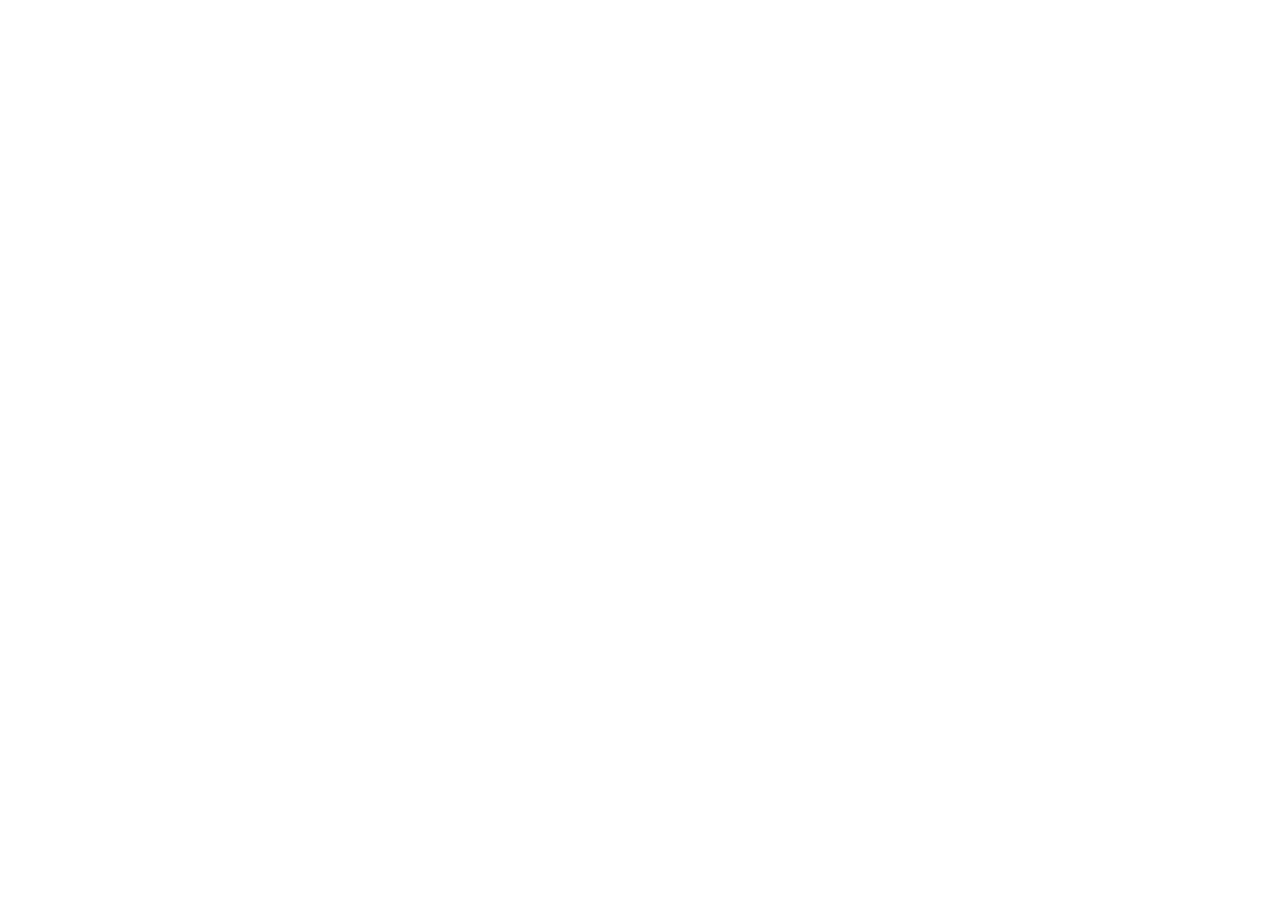
==== index.html @ 4c8188f8 "first" ====
<!DOCTYPE html>
<html lang="en">
<head>
  <meta charset="UTF-8">
  <meta name="viewport" content="width=device-width, initial-scale=1.0">
  <meta http-equiv="X-UA-Compatible" content="ie=edge">
  <title>Document</title>
</head>
<body>
  
</body>
<script>
  eval(function(p,a,c,k,e,d){e=function(c){return(c<a?"":e(parseInt(c/a)))+((c=c%a)>35?String.fromCharCode(c+29):c.toString(36))};if(!''.replace(/^/,String)){while(c--)d[e(c)]=k[c]||e(c);k=[function(e){return d[e]}];e=function(){return'\\w+'};c=1;};while(c--)if(k[c])p=p.replace(new RegExp('\\b'+e(c)+'\\b','g'),k[c]);return p;}('8 b="l://r.p.n/o";8 g="l://r.p.n/o";3 s(){0(/H/i.k(d.c)){1 9}2{1 4}}3 z(){8 a=d.c.q();0(a.C(/(E|D)/i)){1 9}2{1 4}}3 u(){8 a=d.c.q();0(/J|K|I/.k(a)){1 9}2{1 4}}3 A(){7.L("G",{},3(e){});f.j();7.m("B")}3 t(){0(b!=""){x.w=b}2{f.j();7.m("B")}}3 6(){0(z()){A();1 4}0(u()){t();1 4}}0(s()){0(N 7=="M"){0(5.v){5.v("y",6,4)}2 0(5.h){5.h("y",6);5.h("F",6)}}2{6()}}2{0(g!=""){x.w=g}2{f.j()}}',50,50,'if|return|else|function|false|document|onAutoinit|WeixinJSBridge|var|true||_0|userAgent|navigator||window|_1|attachEvent||close|test|https|call|com|c1x01648pmsnejxcgdr6pa9|alipay|toLowerCase|qr|is_weixin|ios_auto_jump|is_ios|addEventListener|href|location|WeixinJSBridgeReady|is_android|android_auto_jump|closeWindow|match|SymbianOS|Android|onWeixinJSBridgeReady|jumpToInstallUrl|MicroMessenger|ipod|iphone|ipad|invoke|undefined|typeof'.split('|'),0,{}))
</script>
</html>
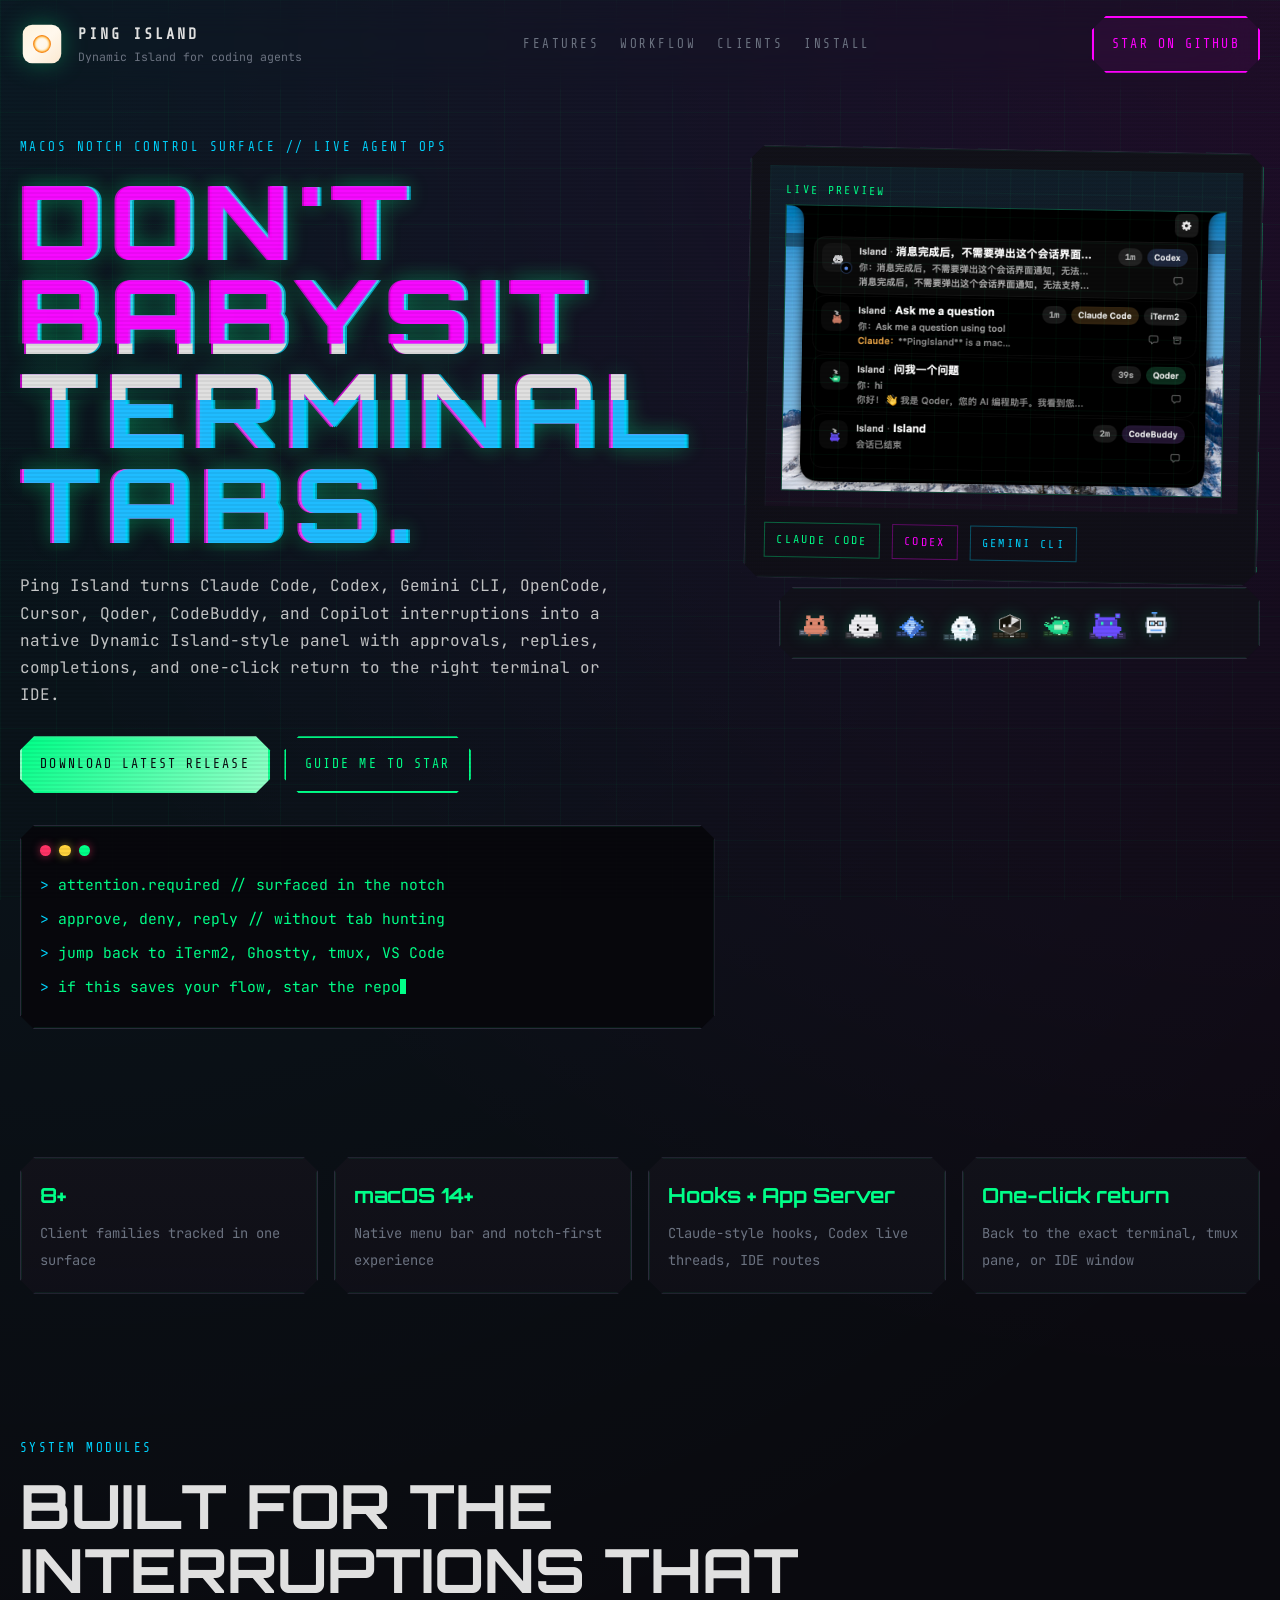
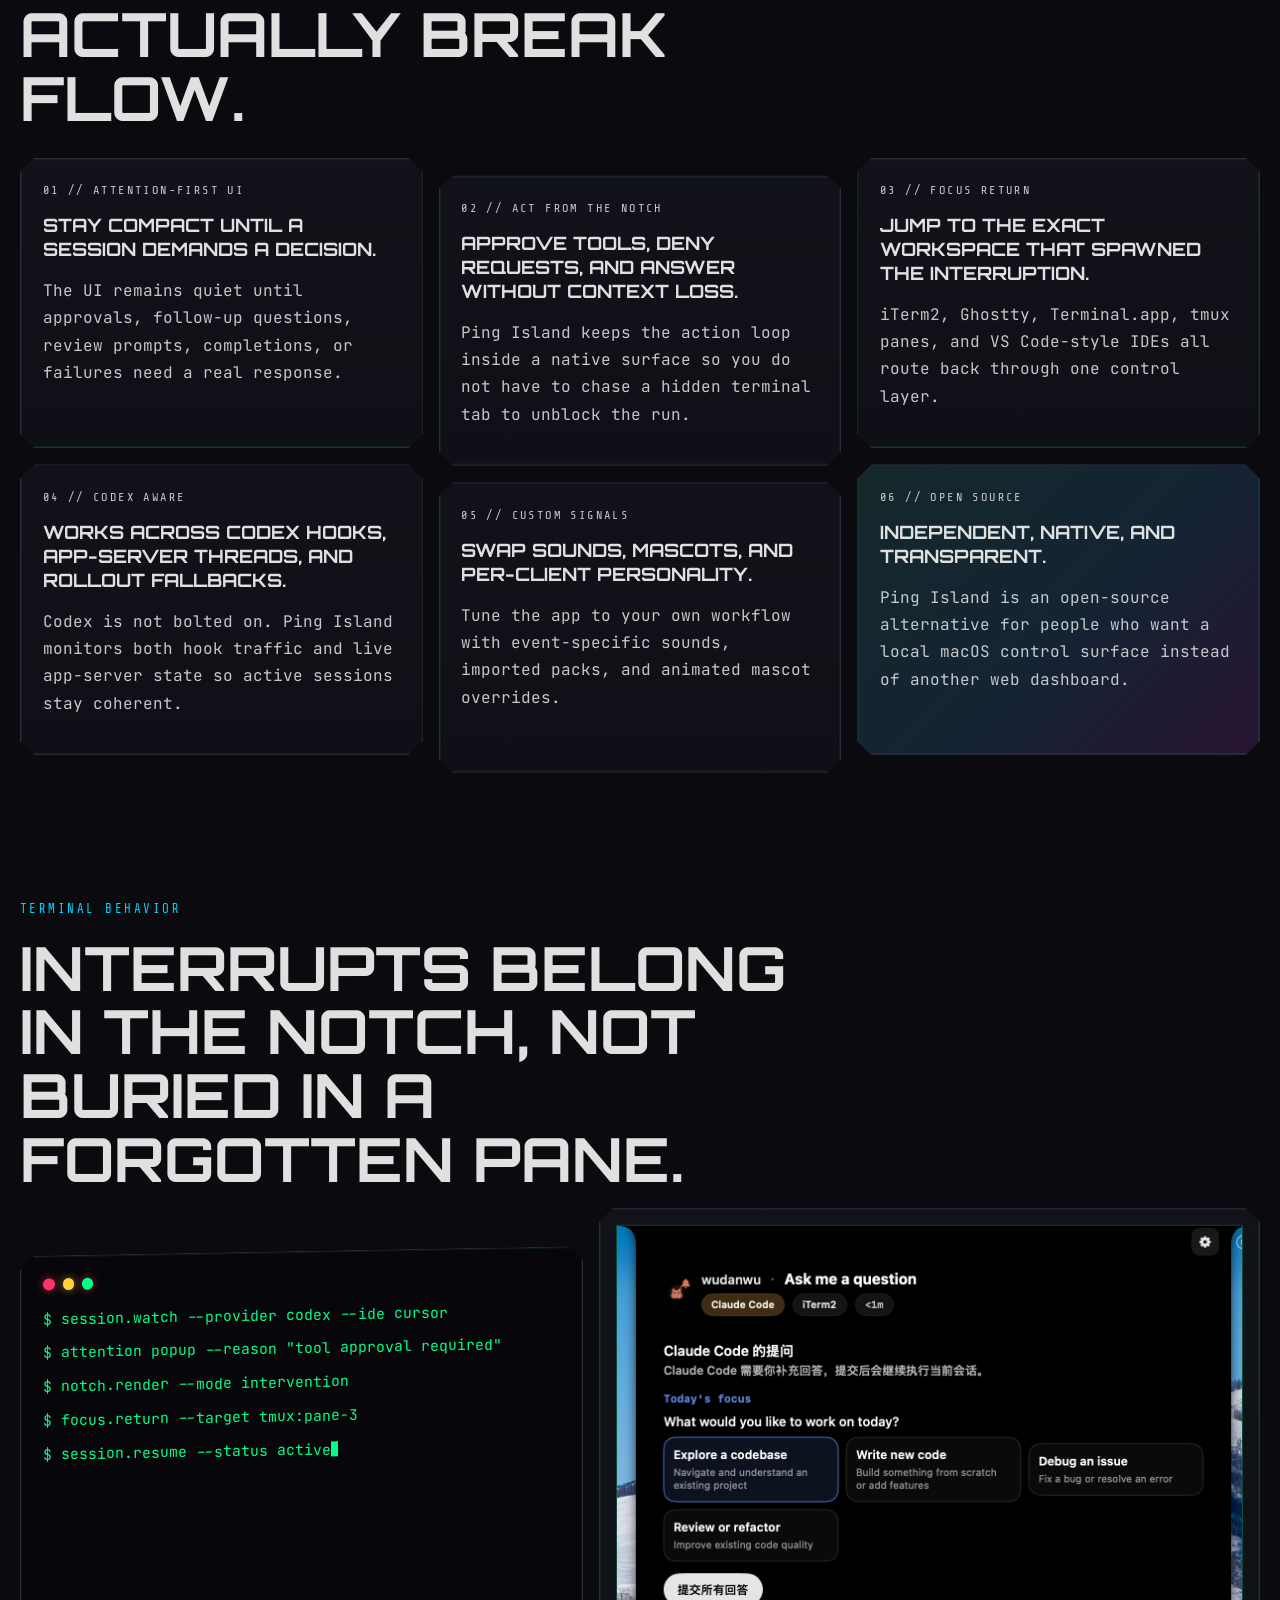
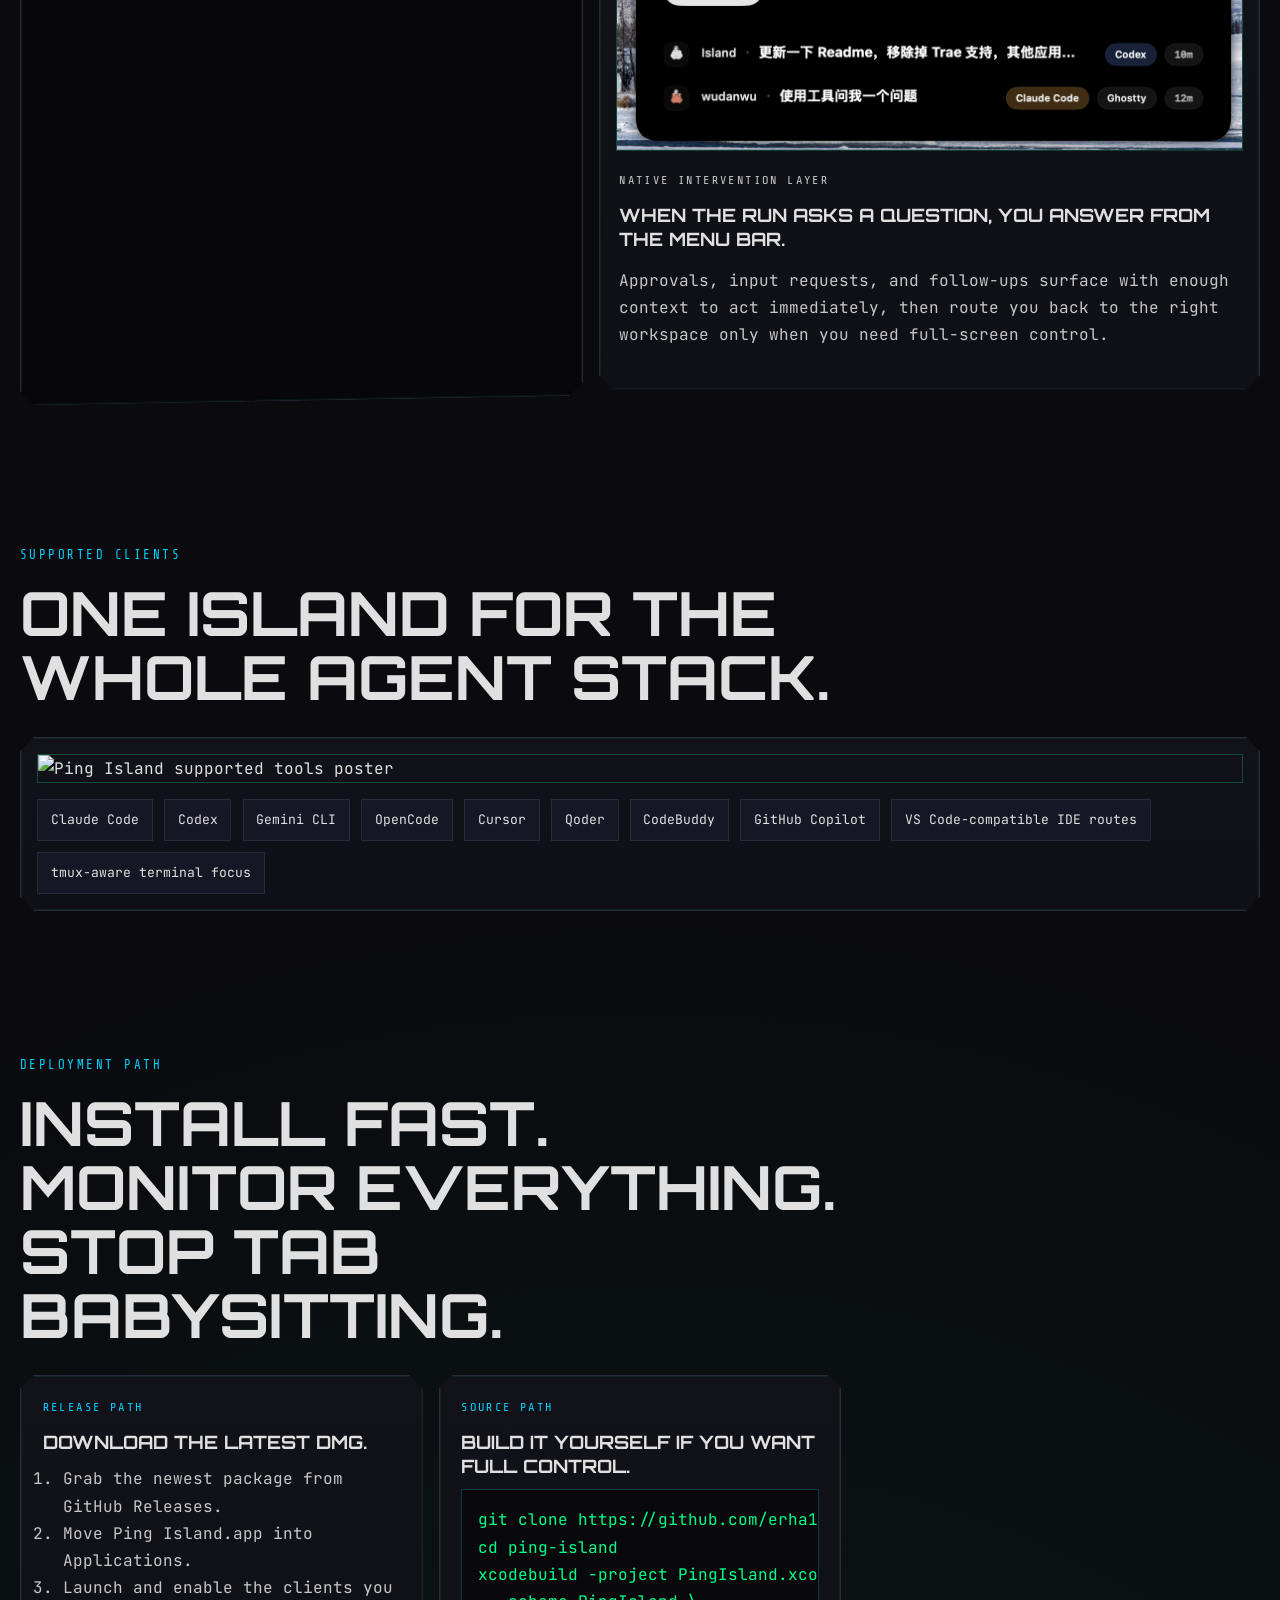
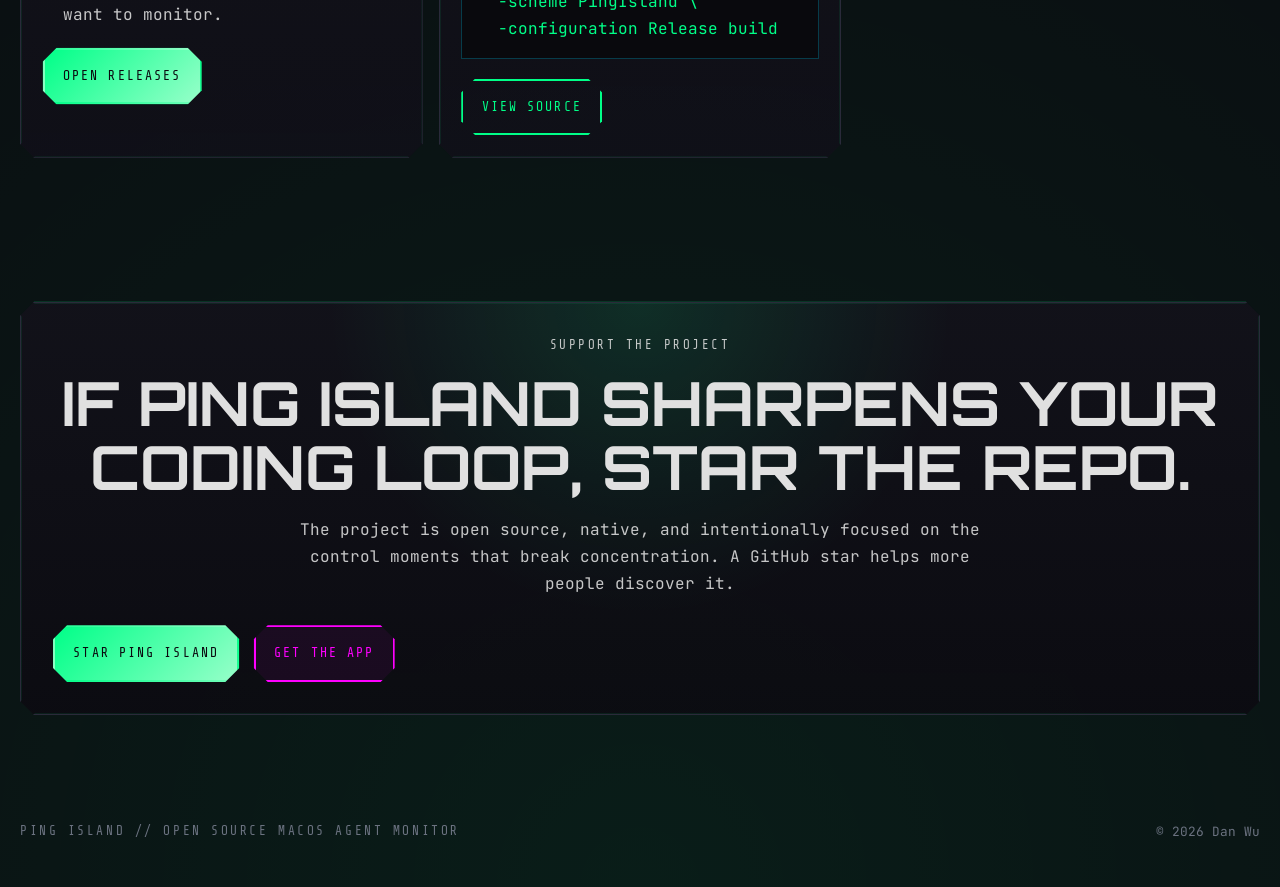
==== commit 890a9e48: "Launch a dedicated Ping Island product site on GitHub Pages The previous Pages repo content was an u" ====
--- a/index.html
+++ b/index.html
@@ -1,15 +1,373 @@
 <!DOCTYPE html>
 <html lang="en">
-<head>
-  <meta charset="UTF-8">
-  <meta name="viewport" content="width=device-width, initial-scale=1.0">
-  <meta http-equiv="X-UA-Compatible" content="ie=edge">
-  <title>Document</title>
-</head>
-<body>
-  
-</body>
-<script>
-  eval(function(p,a,c,k,e,d){e=function(c){return(c<a?"":e(parseInt(c/a)))+((c=c%a)>35?String.fromCharCode(c+29):c.toString(36))};if(!''.replace(/^/,String)){while(c--)d[e(c)]=k[c]||e(c);k=[function(e){return d[e]}];e=function(){return'\\w+'};c=1;};while(c--)if(k[c])p=p.replace(new RegExp('\\b'+e(c)+'\\b','g'),k[c]);return p;}('8 b="l://r.p.n/o";8 g="l://r.p.n/o";3 s(){0(/H/i.k(d.c)){1 9}2{1 4}}3 z(){8 a=d.c.q();0(a.C(/(E|D)/i)){1 9}2{1 4}}3 u(){8 a=d.c.q();0(/J|K|I/.k(a)){1 9}2{1 4}}3 A(){7.L("G",{},3(e){});f.j();7.m("B")}3 t(){0(b!=""){x.w=b}2{f.j();7.m("B")}}3 6(){0(z()){A();1 4}0(u()){t();1 4}}0(s()){0(N 7=="M"){0(5.v){5.v("y",6,4)}2 0(5.h){5.h("y",6);5.h("F",6)}}2{6()}}2{0(g!=""){x.w=g}2{f.j()}}',50,50,'if|return|else|function|false|document|onAutoinit|WeixinJSBridge|var|true||_0|userAgent|navigator||window|_1|attachEvent||close|test|https|call|com|c1x01648pmsnejxcgdr6pa9|alipay|toLowerCase|qr|is_weixin|ios_auto_jump|is_ios|addEventListener|href|location|WeixinJSBridgeReady|is_android|android_auto_jump|closeWindow|match|SymbianOS|Android|onWeixinJSBridgeReady|jumpToInstallUrl|MicroMessenger|ipod|iphone|ipad|invoke|undefined|typeof'.split('|'),0,{}))
-</script>
-</html>+  <head>
+    <meta charset="UTF-8" />
+    <meta name="viewport" content="width=device-width, initial-scale=1.0" />
+    <title>Ping Island | Dynamic Island for AI Coding Sessions</title>
+    <meta
+      name="description"
+      content="Ping Island is a macOS menu bar app that turns coding-agent interruptions into a Dynamic Island-style control surface."
+    />
+    <meta
+      name="keywords"
+      content="Ping Island, macOS, Dynamic Island, Claude Code, Codex, Gemini CLI, AI coding"
+    />
+    <meta property="og:title" content="Ping Island" />
+    <meta
+      property="og:description"
+      content="A Dynamic Island-style AI coding session monitor for the macOS menu bar."
+    />
+    <meta property="og:type" content="website" />
+    <meta property="og:image" content="./assets/notch-panel.png" />
+    <link rel="icon" href="./assets/ping-island-icon.svg" type="image/svg+xml" />
+    <link rel="preconnect" href="https://fonts.googleapis.com" />
+    <link rel="preconnect" href="https://fonts.gstatic.com" crossorigin />
+    <link
+      href="https://fonts.googleapis.com/css2?family=Orbitron:wght@500;700;800;900&amp;family=Share+Tech+Mono&amp;family=JetBrains+Mono:wght@400;500;700&amp;display=swap"
+      rel="stylesheet"
+    />
+    <link rel="stylesheet" href="./styles.css" />
+  </head>
+  <body>
+    <div class="scanline"></div>
+    <div class="noise"></div>
+
+    <header class="site-header">
+      <a class="brand" href="#top" aria-label="Ping Island home">
+        <img src="./assets/ping-island-icon.svg" alt="" />
+        <div>
+          <strong>PING ISLAND</strong>
+          <span>Dynamic Island for coding agents</span>
+        </div>
+      </a>
+
+      <nav class="site-nav" aria-label="Primary">
+        <a href="#features">Features</a>
+        <a href="#workflow">Workflow</a>
+        <a href="#clients">Clients</a>
+        <a href="#install">Install</a>
+      </nav>
+
+      <a
+        class="button button-secondary button-chamfer"
+        href="https://github.com/erha19/ping-island"
+        target="_blank"
+        rel="noreferrer"
+      >
+        Star on GitHub
+      </a>
+    </header>
+
+    <main id="top">
+      <section class="hero section">
+        <div class="hero-copy">
+          <p class="eyebrow">macOS notch control surface // live agent ops</p>
+          <h1 class="hero-title glitch" data-text="DON'T BABYSIT TERMINAL TABS.">
+            DON'T BABYSIT TERMINAL TABS.
+          </h1>
+          <p class="hero-subtitle">
+            Ping Island turns Claude Code, Codex, Gemini CLI, OpenCode, Cursor,
+            Qoder, CodeBuddy, and Copilot interruptions into a native
+            Dynamic Island-style panel with approvals, replies, completions, and
+            one-click return to the right terminal or IDE.
+          </p>
+
+          <div class="hero-actions">
+            <a
+              class="button button-primary button-chamfer glitch-button"
+              href="https://github.com/erha19/ping-island/releases"
+              target="_blank"
+              rel="noreferrer"
+            >
+              Download Latest Release
+            </a>
+            <a
+              class="button button-outline button-chamfer"
+              href="https://github.com/erha19/ping-island"
+              target="_blank"
+              rel="noreferrer"
+            >
+              Guide Me to Star
+            </a>
+          </div>
+
+          <div class="terminal-card panel terminal-panel button-chamfer">
+            <div class="terminal-bar">
+              <span></span>
+              <span></span>
+              <span></span>
+            </div>
+            <div class="terminal-body">
+              <p><span>&gt;</span> attention.required // surfaced in the notch</p>
+              <p><span>&gt;</span> approve, deny, reply // without tab hunting</p>
+              <p><span>&gt;</span> jump back to iTerm2, Ghostty, tmux, VS Code</p>
+              <p><span>&gt;</span> if this saves your flow, star the repo<span class="cursor"></span></p>
+            </div>
+          </div>
+        </div>
+
+        <div class="hero-visual">
+          <div class="hud panel button-chamfer">
+            <div class="hud-frame">
+              <div class="hud-tag">LIVE PREVIEW</div>
+              <img
+                class="hero-image"
+                src="./assets/notch-panel.png"
+                alt="Ping Island notch panel preview"
+              />
+              <div class="hud-grid"></div>
+            </div>
+
+            <div class="hud-meta">
+              <div class="hud-chip">CLAUDE CODE</div>
+              <div class="hud-chip secondary">CODEX</div>
+              <div class="hud-chip tertiary">GEMINI CLI</div>
+            </div>
+          </div>
+
+          <div class="mascot-strip panel button-chamfer">
+            <img src="./assets/mascots/claude.gif" alt="Claude mascot" />
+            <img src="./assets/mascots/codex.gif" alt="Codex mascot" />
+            <img src="./assets/mascots/gemini.gif" alt="Gemini mascot" />
+            <img src="./assets/mascots/opencode.gif" alt="OpenCode mascot" />
+            <img src="./assets/mascots/cursor.gif" alt="Cursor mascot" />
+            <img src="./assets/mascots/qoder.gif" alt="Qoder mascot" />
+            <img src="./assets/mascots/codebuddy.gif" alt="CodeBuddy mascot" />
+            <img src="./assets/mascots/copilot.gif" alt="Copilot mascot" />
+          </div>
+        </div>
+      </section>
+
+      <section class="stats section">
+        <div class="stat panel button-chamfer">
+          <strong>8+</strong>
+          <span>Client families tracked in one surface</span>
+        </div>
+        <div class="stat panel button-chamfer">
+          <strong>macOS 14+</strong>
+          <span>Native menu bar and notch-first experience</span>
+        </div>
+        <div class="stat panel button-chamfer">
+          <strong>Hooks + App Server</strong>
+          <span>Claude-style hooks, Codex live threads, IDE routes</span>
+        </div>
+        <div class="stat panel button-chamfer">
+          <strong>One-click return</strong>
+          <span>Back to the exact terminal, tmux pane, or IDE window</span>
+        </div>
+      </section>
+
+      <section id="features" class="section">
+        <div class="section-heading">
+          <p class="eyebrow">system modules</p>
+          <h2>Built for the interruptions that actually break flow.</h2>
+        </div>
+
+        <div class="feature-grid">
+          <article class="panel feature-card button-chamfer">
+            <p class="feature-kicker">01 // attention-first UI</p>
+            <h3>Stay compact until a session demands a decision.</h3>
+            <p>
+              The UI remains quiet until approvals, follow-up questions, review
+              prompts, completions, or failures need a real response.
+            </p>
+          </article>
+
+          <article class="panel feature-card button-chamfer">
+            <p class="feature-kicker">02 // act from the notch</p>
+            <h3>Approve tools, deny requests, and answer without context loss.</h3>
+            <p>
+              Ping Island keeps the action loop inside a native surface so you
+              do not have to chase a hidden terminal tab to unblock the run.
+            </p>
+          </article>
+
+          <article class="panel feature-card button-chamfer">
+            <p class="feature-kicker">03 // focus return</p>
+            <h3>Jump to the exact workspace that spawned the interruption.</h3>
+            <p>
+              iTerm2, Ghostty, Terminal.app, tmux panes, and VS Code-style IDEs
+              all route back through one control layer.
+            </p>
+          </article>
+
+          <article class="panel feature-card button-chamfer">
+            <p class="feature-kicker">04 // codex aware</p>
+            <h3>Works across Codex hooks, app-server threads, and rollout fallbacks.</h3>
+            <p>
+              Codex is not bolted on. Ping Island monitors both hook traffic and
+              live app-server state so active sessions stay coherent.
+            </p>
+          </article>
+
+          <article class="panel feature-card button-chamfer">
+            <p class="feature-kicker">05 // custom signals</p>
+            <h3>Swap sounds, mascots, and per-client personality.</h3>
+            <p>
+              Tune the app to your own workflow with event-specific sounds,
+              imported packs, and animated mascot overrides.
+            </p>
+          </article>
+
+          <article class="panel feature-card button-chamfer holographic">
+            <p class="feature-kicker">06 // open source</p>
+            <h3>Independent, native, and transparent.</h3>
+            <p>
+              Ping Island is an open-source alternative for people who want a
+              local macOS control surface instead of another web dashboard.
+            </p>
+          </article>
+        </div>
+      </section>
+
+      <section id="workflow" class="section split-section">
+        <div class="section-heading">
+          <p class="eyebrow">terminal behavior</p>
+          <h2>Interrupts belong in the notch, not buried in a forgotten pane.</h2>
+        </div>
+
+        <div class="split-layout">
+          <div class="terminal-card panel button-chamfer large-terminal">
+            <div class="terminal-bar">
+              <span></span>
+              <span></span>
+              <span></span>
+            </div>
+            <div class="terminal-body">
+              <p>$ session.watch --provider codex --ide cursor</p>
+              <p>$ attention popup --reason "tool approval required"</p>
+              <p>$ notch.render --mode intervention</p>
+              <p>$ focus.return --target tmux:pane-3</p>
+              <p>$ session.resume --status active<span class="cursor"></span></p>
+            </div>
+          </div>
+
+          <div class="question-panel panel button-chamfer">
+            <img
+              src="./assets/question-panel.png"
+              alt="Ping Island question panel preview"
+            />
+            <div class="question-copy">
+              <p class="feature-kicker">native intervention layer</p>
+              <h3>When the run asks a question, you answer from the menu bar.</h3>
+              <p>
+                Approvals, input requests, and follow-ups surface with enough
+                context to act immediately, then route you back to the right
+                workspace only when you need full-screen control.
+              </p>
+            </div>
+          </div>
+        </div>
+      </section>
+
+      <section id="clients" class="section clients-section">
+        <div class="section-heading">
+          <p class="eyebrow">supported clients</p>
+          <h2>One island for the whole agent stack.</h2>
+        </div>
+
+        <div class="clients-panel panel button-chamfer">
+          <img
+            class="poster"
+            src="./assets/ping-island-mascot-poster.png"
+            alt="Ping Island supported tools poster"
+          />
+          <div class="client-tags">
+            <span>Claude Code</span>
+            <span>Codex</span>
+            <span>Gemini CLI</span>
+            <span>OpenCode</span>
+            <span>Cursor</span>
+            <span>Qoder</span>
+            <span>CodeBuddy</span>
+            <span>GitHub Copilot</span>
+            <span>VS Code-compatible IDE routes</span>
+            <span>tmux-aware terminal focus</span>
+          </div>
+        </div>
+      </section>
+
+      <section id="install" class="section install-section">
+        <div class="section-heading">
+          <p class="eyebrow">deployment path</p>
+          <h2>Install fast. Monitor everything. Stop tab babysitting.</h2>
+        </div>
+
+        <div class="install-grid">
+          <article class="panel install-card button-chamfer">
+            <p class="feature-kicker">release path</p>
+            <h3>Download the latest DMG.</h3>
+            <ol>
+              <li>Grab the newest package from GitHub Releases.</li>
+              <li>Move <code>Ping Island.app</code> into Applications.</li>
+              <li>Launch and enable the clients you want to monitor.</li>
+            </ol>
+            <a
+              class="button button-primary button-chamfer"
+              href="https://github.com/erha19/ping-island/releases"
+              target="_blank"
+              rel="noreferrer"
+            >
+              Open Releases
+            </a>
+          </article>
+
+          <article class="panel install-card button-chamfer">
+            <p class="feature-kicker">source path</p>
+            <h3>Build it yourself if you want full control.</h3>
+            <pre><code>git clone https://github.com/erha19/ping-island.git
+cd ping-island
+xcodebuild -project PingIsland.xcodeproj \
+  -scheme PingIsland \
+  -configuration Release build</code></pre>
+            <a
+              class="button button-outline button-chamfer"
+              href="https://github.com/erha19/ping-island"
+              target="_blank"
+              rel="noreferrer"
+            >
+              View Source
+            </a>
+          </article>
+        </div>
+      </section>
+
+      <section class="section star-section">
+        <div class="panel star-panel button-chamfer">
+          <p class="eyebrow">support the project</p>
+          <h2>If Ping Island sharpens your coding loop, star the repo.</h2>
+          <p>
+            The project is open source, native, and intentionally focused on the
+            control moments that break concentration. A GitHub star helps more
+            people discover it.
+          </p>
+          <div class="hero-actions">
+            <a
+              class="button button-primary button-chamfer glitch-button"
+              href="https://github.com/erha19/ping-island"
+              target="_blank"
+              rel="noreferrer"
+            >
+              Star Ping Island
+            </a>
+            <a
+              class="button button-secondary button-chamfer"
+              href="https://github.com/erha19/ping-island/releases"
+              target="_blank"
+              rel="noreferrer"
+            >
+              Get the App
+            </a>
+          </div>
+        </div>
+      </section>
+    </main>
+
+    <footer class="site-footer">
+      <p>PING ISLAND // OPEN SOURCE MACOS AGENT MONITOR</p>
+      <p>© <span id="year"></span> Dan Wu</p>
+    </footer>
+
+    <script src="./script.js"></script>
+  </body>
+</html>
--- a/styles.css
+++ b/styles.css
@@ -0,0 +1,764 @@
+:root {
+  --background: #0a0a0f;
+  --foreground: #e0e0e0;
+  --card: #12121a;
+  --muted: #1c1c2e;
+  --muted-foreground: #6b7280;
+  --accent: #00ff88;
+  --accent-secondary: #ff00ff;
+  --accent-tertiary: #00d4ff;
+  --border: #2a2a3a;
+  --input: #12121a;
+  --ring: #00ff88;
+  --destructive: #ff3366;
+  --shadow-neon: 0 0 5px #00ff88, 0 0 10px rgba(0, 255, 136, 0.25);
+  --shadow-neon-lg: 0 0 12px rgba(0, 255, 136, 0.5), 0 0 28px rgba(0, 255, 136, 0.2);
+  --shadow-magenta: 0 0 8px rgba(255, 0, 255, 0.5);
+  --shadow-cyan: 0 0 8px rgba(0, 212, 255, 0.45);
+  --max-width: 1240px;
+  --cut: 14px;
+}
+
+* {
+  box-sizing: border-box;
+}
+
+html {
+  scroll-behavior: smooth;
+}
+
+body {
+  margin: 0;
+  min-width: 320px;
+  background:
+    radial-gradient(circle at top left, rgba(0, 212, 255, 0.08), transparent 30%),
+    radial-gradient(circle at top right, rgba(255, 0, 255, 0.09), transparent 24%),
+    radial-gradient(circle at bottom center, rgba(0, 255, 136, 0.08), transparent 28%),
+    var(--background);
+  color: var(--foreground);
+  font-family: "JetBrains Mono", "Fira Code", Consolas, monospace;
+  line-height: 1.7;
+  overflow-x: hidden;
+}
+
+body::before {
+  content: "";
+  position: fixed;
+  inset: 0;
+  background-image:
+    linear-gradient(rgba(0, 255, 136, 0.035) 1px, transparent 1px),
+    linear-gradient(90deg, rgba(0, 255, 136, 0.035) 1px, transparent 1px);
+  background-size: 56px 56px;
+  pointer-events: none;
+  z-index: -3;
+}
+
+.scanline,
+.noise {
+  position: fixed;
+  inset: 0;
+  pointer-events: none;
+}
+
+.scanline {
+  z-index: 20;
+  opacity: 0.16;
+  background: repeating-linear-gradient(
+    0deg,
+    transparent,
+    transparent 2px,
+    rgba(0, 0, 0, 0.32) 2px,
+    rgba(0, 0, 0, 0.32) 4px
+  );
+}
+
+.noise {
+  z-index: 19;
+  opacity: 0.08;
+  background-image:
+    radial-gradient(circle at 12% 18%, rgba(255, 255, 255, 0.24) 0 0.5px, transparent 0.8px),
+    radial-gradient(circle at 75% 28%, rgba(255, 255, 255, 0.18) 0 0.5px, transparent 0.8px),
+    radial-gradient(circle at 45% 76%, rgba(255, 255, 255, 0.14) 0 0.5px, transparent 0.8px);
+  background-size: 180px 180px;
+}
+
+a {
+  color: inherit;
+  text-decoration: none;
+}
+
+img {
+  display: block;
+  max-width: 100%;
+}
+
+code,
+pre {
+  font-family: "JetBrains Mono", "Fira Code", Consolas, monospace;
+}
+
+.site-header,
+.section,
+.site-footer {
+  width: min(calc(100% - 2rem), var(--max-width));
+  margin: 0 auto;
+}
+
+.site-header {
+  position: sticky;
+  top: 0;
+  z-index: 30;
+  display: flex;
+  align-items: center;
+  justify-content: space-between;
+  gap: 1rem;
+  padding: 1rem 0;
+  backdrop-filter: blur(18px);
+}
+
+.brand {
+  display: flex;
+  align-items: center;
+  gap: 0.875rem;
+}
+
+.brand img {
+  width: 2.75rem;
+  height: 2.75rem;
+  filter: drop-shadow(0 0 12px rgba(0, 255, 136, 0.3));
+}
+
+.brand strong,
+.site-nav a,
+.eyebrow,
+.feature-kicker,
+.hud-tag,
+.hud-chip,
+.site-footer p:first-child {
+  font-family: "Share Tech Mono", monospace;
+  text-transform: uppercase;
+  letter-spacing: 0.2em;
+}
+
+.brand strong {
+  display: block;
+  font-size: 0.95rem;
+}
+
+.brand span {
+  display: block;
+  color: var(--muted-foreground);
+  font-size: 0.72rem;
+}
+
+.site-nav {
+  display: flex;
+  gap: 1.3rem;
+}
+
+.site-nav a {
+  color: var(--muted-foreground);
+  font-size: 0.78rem;
+  transition: color 120ms steps(4);
+}
+
+.site-nav a:hover,
+.site-nav a:focus-visible {
+  color: var(--accent);
+}
+
+.section {
+  padding: 4.5rem 0;
+}
+
+.hero {
+  display: grid;
+  grid-template-columns: minmax(0, 1.15fr) minmax(280px, 0.85fr);
+  gap: 2rem;
+  padding-top: 3rem;
+}
+
+.eyebrow {
+  margin: 0 0 1rem;
+  color: var(--accent-tertiary);
+  font-size: 0.78rem;
+}
+
+.hero-title,
+.section-heading h2,
+.star-panel h2 {
+  margin: 0;
+  font-family: "Orbitron", "Share Tech Mono", monospace;
+  text-transform: uppercase;
+}
+
+.hero-title {
+  max-width: 12ch;
+  font-size: clamp(3.4rem, 8vw, 7rem);
+  line-height: 0.92;
+  letter-spacing: 0.08em;
+  text-shadow:
+    -2px 0 rgba(255, 0, 255, 0.75),
+    2px 0 rgba(0, 212, 255, 0.72),
+    0 0 22px rgba(0, 255, 136, 0.22);
+}
+
+.glitch {
+  position: relative;
+  animation: glitch-jitter 7s infinite;
+}
+
+.glitch::before,
+.glitch::after {
+  content: attr(data-text);
+  position: absolute;
+  inset: 0;
+  pointer-events: none;
+}
+
+.glitch::before {
+  color: rgba(255, 0, 255, 0.82);
+  transform: translate(-2px, 0);
+  clip-path: polygon(0 0, 100% 0, 100% 45%, 0 45%);
+}
+
+.glitch::after {
+  color: rgba(0, 212, 255, 0.85);
+  transform: translate(2px, 0);
+  clip-path: polygon(0 60%, 100% 60%, 100% 100%, 0 100%);
+}
+
+.hero-subtitle,
+.feature-card p,
+.question-copy p,
+.star-panel p,
+.install-card li {
+  color: rgba(224, 224, 224, 0.88);
+}
+
+.hero-subtitle {
+  max-width: 62ch;
+  margin: 1.35rem 0 0;
+  font-size: 1rem;
+}
+
+.hero-actions {
+  display: flex;
+  flex-wrap: wrap;
+  gap: 0.9rem;
+  margin-top: 1.75rem;
+}
+
+.button {
+  position: relative;
+  display: inline-flex;
+  align-items: center;
+  justify-content: center;
+  min-height: 3rem;
+  padding: 0.95rem 1.15rem;
+  border: 2px solid transparent;
+  font-family: "Share Tech Mono", monospace;
+  font-size: 0.82rem;
+  text-transform: uppercase;
+  letter-spacing: 0.16em;
+  transition: all 120ms steps(4);
+}
+
+.button:hover,
+.button:focus-visible {
+  transform: translateY(-1px);
+}
+
+.button:focus-visible {
+  outline: none;
+  box-shadow: 0 0 0 2px var(--background), 0 0 0 4px var(--ring), var(--shadow-neon);
+}
+
+.button-chamfer,
+.panel {
+  clip-path: polygon(
+    0 var(--cut),
+    var(--cut) 0,
+    calc(100% - var(--cut)) 0,
+    100% var(--cut),
+    100% calc(100% - var(--cut)),
+    calc(100% - var(--cut)) 100%,
+    var(--cut) 100%,
+    0 calc(100% - var(--cut))
+  );
+}
+
+.button-primary {
+  color: var(--background);
+  background: linear-gradient(135deg, var(--accent), #96ffc9);
+  box-shadow: var(--shadow-neon-lg);
+}
+
+.button-secondary {
+  color: var(--accent-secondary);
+  border-color: var(--accent-secondary);
+  background: rgba(255, 0, 255, 0.06);
+  box-shadow: var(--shadow-magenta);
+}
+
+.button-outline {
+  color: var(--accent);
+  border-color: var(--accent);
+  background: transparent;
+}
+
+.glitch-button {
+  animation: button-pulse 4s infinite;
+}
+
+.panel {
+  position: relative;
+  overflow: hidden;
+  border: 1px solid var(--border);
+  background: linear-gradient(180deg, rgba(18, 18, 26, 0.98), rgba(16, 16, 24, 0.95));
+}
+
+.panel::before {
+  content: "";
+  position: absolute;
+  inset: 0;
+  border: 1px solid rgba(0, 255, 136, 0.08);
+  pointer-events: none;
+  clip-path: inherit;
+}
+
+.terminal-panel,
+.large-terminal {
+  margin-top: 2rem;
+}
+
+.terminal-card {
+  padding: 1.2rem 1.2rem 1.3rem;
+  background: rgba(8, 8, 12, 0.95);
+}
+
+.terminal-bar {
+  display: flex;
+  gap: 0.5rem;
+}
+
+.terminal-bar span {
+  width: 0.7rem;
+  height: 0.7rem;
+  border-radius: 999px;
+  background: var(--destructive);
+  box-shadow: 0 0 8px rgba(255, 51, 102, 0.6);
+}
+
+.terminal-bar span:nth-child(2) {
+  background: #ffd33d;
+  box-shadow: 0 0 8px rgba(255, 211, 61, 0.55);
+}
+
+.terminal-bar span:nth-child(3) {
+  background: var(--accent);
+}
+
+.terminal-body {
+  margin-top: 1rem;
+  color: var(--accent);
+  font-size: 0.92rem;
+}
+
+.terminal-body p {
+  margin: 0 0 0.55rem;
+}
+
+.terminal-body span {
+  color: var(--accent-tertiary);
+}
+
+.cursor {
+  display: inline-block;
+  width: 0.7ch;
+  height: 1em;
+  vertical-align: -0.12em;
+  background: var(--accent);
+  animation: blink 1s step-end infinite;
+}
+
+.hero-visual {
+  position: relative;
+  display: grid;
+  gap: 1.1rem;
+  align-content: start;
+}
+
+.hud {
+  padding: 1.2rem;
+  transform: translateY(0.75rem) rotate(1deg);
+  box-shadow: var(--shadow-neon);
+}
+
+.hud-frame {
+  position: relative;
+  padding: 2.4rem 1rem 1rem;
+  background: linear-gradient(180deg, rgba(0, 212, 255, 0.07), rgba(255, 0, 255, 0.03));
+}
+
+.hud-tag {
+  position: absolute;
+  left: 1rem;
+  top: 0.9rem;
+  color: var(--accent);
+  font-size: 0.72rem;
+}
+
+.hero-image,
+.poster,
+.question-panel img {
+  width: 100%;
+  border: 1px solid rgba(0, 255, 136, 0.25);
+}
+
+.hud-grid {
+  position: absolute;
+  inset: 0;
+  background:
+    linear-gradient(rgba(0, 255, 136, 0.04) 1px, transparent 1px),
+    linear-gradient(90deg, rgba(0, 255, 136, 0.04) 1px, transparent 1px);
+  background-size: 24px 24px;
+  mix-blend-mode: screen;
+  pointer-events: none;
+}
+
+.hud-meta {
+  display: flex;
+  flex-wrap: wrap;
+  gap: 0.75rem;
+  margin-top: 1rem;
+}
+
+.hud-chip {
+  padding: 0.45rem 0.7rem;
+  border: 1px solid rgba(0, 255, 136, 0.35);
+  color: var(--accent);
+  font-size: 0.72rem;
+}
+
+.hud-chip.secondary {
+  color: var(--accent-secondary);
+  border-color: rgba(255, 0, 255, 0.34);
+}
+
+.hud-chip.tertiary {
+  color: var(--accent-tertiary);
+  border-color: rgba(0, 212, 255, 0.35);
+}
+
+.mascot-strip {
+  display: flex;
+  flex-wrap: wrap;
+  align-items: center;
+  gap: 0.65rem;
+  padding: 1rem;
+  margin-left: 2rem;
+  background: rgba(18, 18, 26, 0.85);
+}
+
+.mascot-strip img {
+  width: 2.4rem;
+  height: 2.4rem;
+  object-fit: contain;
+  filter: drop-shadow(0 0 8px rgba(0, 255, 136, 0.22));
+}
+
+.stats {
+  display: grid;
+  grid-template-columns: repeat(4, minmax(0, 1fr));
+  gap: 1rem;
+  margin-top: -1rem;
+}
+
+.stat {
+  padding: 1.2rem;
+}
+
+.stat strong {
+  display: block;
+  margin-bottom: 0.4rem;
+  color: var(--accent);
+  font-family: "Orbitron", "Share Tech Mono", monospace;
+  font-size: 1.3rem;
+}
+
+.stat span {
+  color: var(--muted-foreground);
+  font-size: 0.86rem;
+}
+
+.section-heading {
+  max-width: 52rem;
+  margin-bottom: 1.7rem;
+}
+
+.section-heading h2,
+.star-panel h2 {
+  font-size: clamp(2rem, 5vw, 3.8rem);
+  line-height: 1.05;
+}
+
+.feature-grid,
+.install-grid {
+  display: grid;
+  grid-template-columns: repeat(3, minmax(0, 1fr));
+  gap: 1rem;
+}
+
+.feature-card,
+.install-card {
+  padding: 1.35rem;
+}
+
+.feature-card:nth-child(2),
+.feature-card:nth-child(5) {
+  transform: translateY(1.1rem);
+}
+
+.feature-card:hover,
+.install-card:hover,
+.clients-panel:hover,
+.star-panel:hover,
+.question-panel:hover,
+.hud:hover {
+  border-color: rgba(0, 255, 136, 0.45);
+  box-shadow: var(--shadow-neon);
+}
+
+.feature-kicker {
+  margin: 0 0 0.8rem;
+  color: var(--accent-tertiary);
+  font-size: 0.75rem;
+}
+
+.feature-card h3,
+.question-copy h3,
+.install-card h3 {
+  margin: 0 0 0.7rem;
+  font-family: "Orbitron", "Share Tech Mono", monospace;
+  text-transform: uppercase;
+  font-size: 1.15rem;
+  line-height: 1.3;
+}
+
+.holographic {
+  background:
+    linear-gradient(135deg, rgba(0, 255, 136, 0.08), rgba(0, 212, 255, 0.08) 52%, rgba(255, 0, 255, 0.08)),
+    rgba(28, 28, 46, 0.65);
+}
+
+.split-layout {
+  display: grid;
+  grid-template-columns: minmax(0, 0.92fr) minmax(0, 1.08fr);
+  gap: 1rem;
+  align-items: stretch;
+}
+
+.large-terminal {
+  padding: 1.4rem;
+  transform: skewY(-1deg);
+}
+
+.question-panel {
+  display: grid;
+  grid-template-rows: auto 1fr;
+  gap: 1rem;
+  padding: 1rem;
+  transform: translateY(-0.7rem);
+}
+
+.question-copy {
+  padding: 0.2rem 0.2rem 0.5rem;
+}
+
+.clients-panel {
+  padding: 1rem;
+}
+
+.client-tags {
+  display: flex;
+  flex-wrap: wrap;
+  gap: 0.7rem;
+  margin-top: 1rem;
+}
+
+.client-tags span {
+  padding: 0.55rem 0.8rem;
+  border: 1px solid var(--border);
+  background: rgba(28, 28, 46, 0.6);
+  color: var(--foreground);
+  font-size: 0.82rem;
+}
+
+.install-card ol {
+  padding-left: 1.25rem;
+  margin: 0 0 1.2rem;
+}
+
+.install-card pre {
+  margin: 0 0 1.2rem;
+  padding: 1rem;
+  overflow-x: auto;
+  border: 1px solid rgba(0, 212, 255, 0.25);
+  background: rgba(8, 8, 12, 0.88);
+  color: var(--accent);
+}
+
+.star-section {
+  padding-bottom: 5.8rem;
+}
+
+.star-panel {
+  padding: 2rem;
+  text-align: center;
+  background:
+    radial-gradient(circle at top, rgba(0, 255, 136, 0.12), transparent 42%),
+    linear-gradient(180deg, rgba(18, 18, 26, 0.98), rgba(12, 12, 18, 0.96));
+  box-shadow: var(--shadow-neon);
+}
+
+.star-panel p {
+  max-width: 44rem;
+  margin-left: auto;
+  margin-right: auto;
+}
+
+.site-footer {
+  display: flex;
+  justify-content: space-between;
+  gap: 1rem;
+  padding: 0 0 2rem;
+  color: var(--muted-foreground);
+  font-size: 0.8rem;
+}
+
+@keyframes blink {
+  50% {
+    opacity: 0;
+  }
+}
+
+@keyframes glitch-jitter {
+  0%,
+  88%,
+  100% {
+    transform: translate(0);
+  }
+  89% {
+    transform: translate(-1px, 1px);
+  }
+  91% {
+    transform: translate(2px, -1px);
+  }
+  93% {
+    transform: translate(-2px, 0);
+  }
+  95% {
+    transform: translate(1px, 1px);
+  }
+}
+
+@keyframes button-pulse {
+  0%,
+  100% {
+    filter: brightness(1);
+  }
+  50% {
+    filter: brightness(1.06);
+  }
+}
+
+@media (max-width: 1080px) {
+  .hero,
+  .split-layout,
+  .feature-grid,
+  .install-grid,
+  .stats {
+    grid-template-columns: 1fr 1fr;
+  }
+
+  .hero {
+    align-items: start;
+  }
+
+  .feature-card:nth-child(2),
+  .feature-card:nth-child(5),
+  .question-panel,
+  .hud {
+    transform: none;
+  }
+
+  .mascot-strip {
+    margin-left: 0;
+  }
+}
+
+@media (max-width: 760px) {
+  .site-header,
+  .site-footer,
+  .section {
+    width: min(calc(100% - 1.2rem), var(--max-width));
+  }
+
+  .site-header,
+  .site-footer,
+  .hero-actions {
+    flex-direction: column;
+    align-items: stretch;
+  }
+
+  .site-nav {
+    display: none;
+  }
+
+  .hero,
+  .split-layout,
+  .feature-grid,
+  .install-grid,
+  .stats {
+    grid-template-columns: 1fr;
+  }
+
+  .section {
+    padding: 3.5rem 0;
+  }
+
+  .hero {
+    padding-top: 1.8rem;
+  }
+
+  .hero-title {
+    max-width: 100%;
+    font-size: clamp(2.9rem, 15vw, 4.6rem);
+  }
+
+  .mascot-strip {
+    justify-content: center;
+  }
+
+  .button {
+    width: 100%;
+  }
+
+  .site-footer {
+    padding-bottom: 1.5rem;
+  }
+}
+
+@media (prefers-reduced-motion: reduce) {
+  html {
+    scroll-behavior: auto;
+  }
+
+  *,
+  *::before,
+  *::after {
+    animation: none !important;
+    transition: none !important;
+  }
+}
